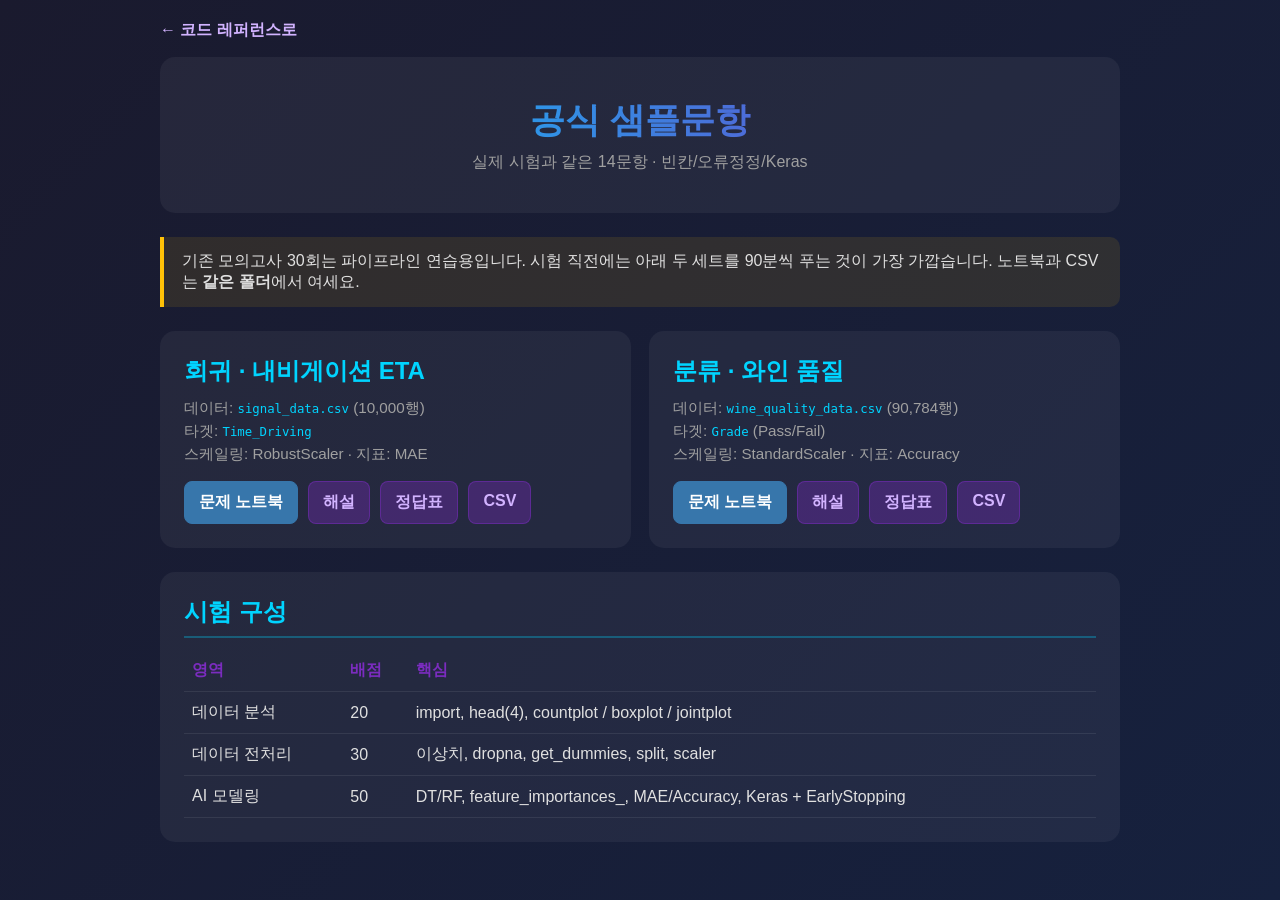
==== official_samples/index.html @ a73de958 "Add official AICE Associate sample exams for classification and regression Bring the KT sample paper" ====
<!DOCTYPE html>
<html lang="ko">
<head>
    <meta charset="UTF-8">
    <meta name="viewport" content="width=device-width, initial-scale=1.0">
    <title>AICE Associate 공식 샘플문항</title>
    <link rel="icon" href="../assets/gn-icon.svg" />
    <style>
        * { margin: 0; padding: 0; box-sizing: border-box; }
        body {
            font-family: 'Segoe UI', Tahoma, Geneva, Verdana, sans-serif;
            background: linear-gradient(135deg, #1a1a2e 0%, #16213e 100%);
            color: #e0e0e0;
            min-height: 100vh;
            padding: 20px;
        }
        .container { max-width: 960px; margin: 0 auto; }
        header {
            text-align: center;
            padding: 40px 20px;
            background: rgba(255, 255, 255, 0.05);
            border-radius: 15px;
            margin-bottom: 24px;
        }
        header h1 {
            font-size: 2.2em;
            background: linear-gradient(90deg, #00d4ff, #7b2cbf);
            -webkit-background-clip: text;
            -webkit-text-fill-color: transparent;
            margin-bottom: 8px;
        }
        header p { color: #a0a0a0; }
        .back {
            display: inline-block;
            margin-bottom: 16px;
            color: #d2b3ff;
            text-decoration: none;
            font-weight: 600;
        }
        .note {
            background: rgba(255, 193, 7, 0.1);
            border-left: 4px solid #ffc107;
            padding: 14px 18px;
            margin-bottom: 24px;
            border-radius: 0 10px 10px 0;
            color: #e0e0e0;
        }
        .grid {
            display: grid;
            grid-template-columns: 1fr 1fr;
            gap: 18px;
            margin-bottom: 24px;
        }
        .card {
            background: rgba(255, 255, 255, 0.05);
            border-radius: 15px;
            padding: 24px;
        }
        .card h2 { color: #00d4ff; margin-bottom: 10px; }
        .card .meta { color: #a0a0a0; font-size: 0.95em; margin-bottom: 16px; line-height: 1.5; }
        .links { display: flex; flex-wrap: wrap; gap: 10px; }
        .links a {
            display: inline-block;
            padding: 10px 14px;
            border-radius: 8px;
            text-decoration: none;
            font-weight: 600;
            background: rgba(123, 44, 191, 0.35);
            color: #d2b3ff;
            border: 1px solid rgba(123, 44, 191, 0.5);
        }
        .links a.primary {
            background: #3776ab;
            color: #fff;
            border-color: #3776ab;
        }
        .section {
            background: rgba(255, 255, 255, 0.05);
            border-radius: 15px;
            padding: 24px;
            margin-bottom: 20px;
        }
        .section h2 {
            color: #00d4ff;
            margin-bottom: 12px;
            padding-bottom: 8px;
            border-bottom: 2px solid rgba(0, 212, 255, 0.3);
        }
        table { width: 100%; border-collapse: collapse; }
        th, td { text-align: left; padding: 10px 8px; border-bottom: 1px solid rgba(255,255,255,0.08); }
        th { color: #7b2cbf; }
        code { color: #00d4ff; }
        @media (max-width: 768px) {
            .grid { grid-template-columns: 1fr; }
            header h1 { font-size: 1.6em; }
        }
    </style>
</head>
<body>
    <div class="container">
        <a class="back" href="../index.html">← 코드 레퍼런스로</a>
        <header>
            <h1>공식 샘플문항</h1>
            <p>실제 시험과 같은 14문항 · 빈칸/오류정정/Keras</p>
        </header>

        <div class="note">
            기존 모의고사 30회는 파이프라인 연습용입니다. 시험 직전에는 아래 두 세트를 90분씩 푸는 것이 가장 가깝습니다.
            노트북과 CSV는 <strong>같은 폴더</strong>에서 여세요.
        </div>

        <div class="grid">
            <div class="card">
                <h2>회귀 · 내비게이션 ETA</h2>
                <p class="meta">
                    데이터: <code>signal_data.csv</code> (10,000행)<br>
                    타겟: <code>Time_Driving</code><br>
                    스케일링: RobustScaler · 지표: MAE
                </p>
                <div class="links">
                    <a class="primary" href="regression/problem.ipynb">문제 노트북</a>
                    <a href="regression/solution.ipynb">해설</a>
                    <a href="regression/answer_key.md">정답표</a>
                    <a href="regression/signal_data.csv">CSV</a>
                </div>
            </div>
            <div class="card">
                <h2>분류 · 와인 품질</h2>
                <p class="meta">
                    데이터: <code>wine_quality_data.csv</code> (90,784행)<br>
                    타겟: <code>Grade</code> (Pass/Fail)<br>
                    스케일링: StandardScaler · 지표: Accuracy
                </p>
                <div class="links">
                    <a class="primary" href="classification/problem.ipynb">문제 노트북</a>
                    <a href="classification/solution.ipynb">해설</a>
                    <a href="classification/answer_key.md">정답표</a>
                    <a href="classification/wine_quality_data.csv">CSV</a>
                </div>
            </div>
        </div>

        <div class="section">
            <h2>시험 구성</h2>
            <table>
                <thead>
                    <tr><th>영역</th><th>배점</th><th>핵심</th></tr>
                </thead>
                <tbody>
                    <tr><td>데이터 분석</td><td>20</td><td>import, head(4), countplot / boxplot / jointplot</td></tr>
                    <tr><td>데이터 전처리</td><td>30</td><td>이상치, dropna, get_dummies, split, scaler</td></tr>
                    <tr><td>AI 모델링</td><td>50</td><td>DT/RF, feature_importances_, MAE/Accuracy, Keras + EarlyStopping</td></tr>
                </tbody>
            </table>
        </div>
    </div>
</body>
</html>
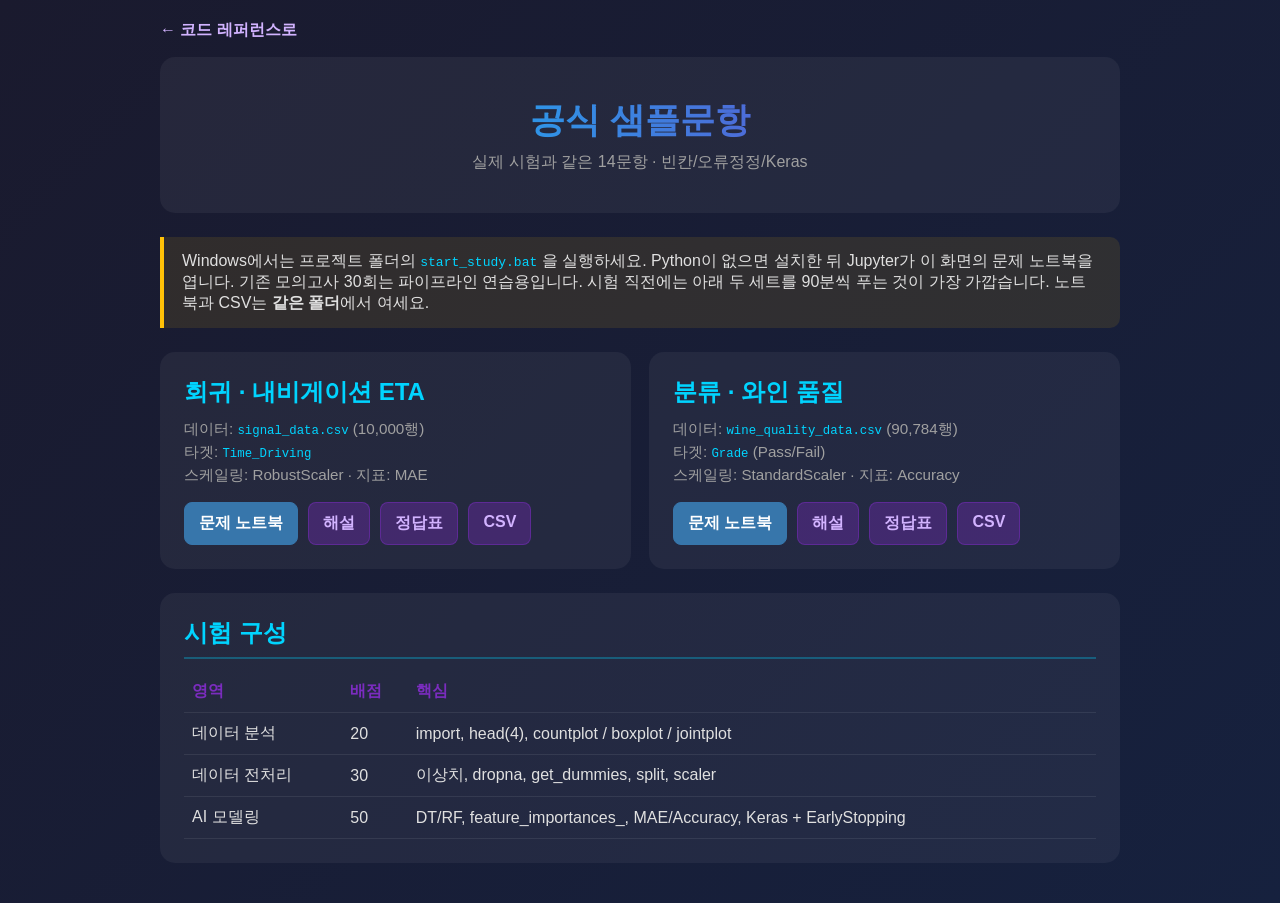
==== commit bfaa4298: "Note start_study.bat on official sample landing page Co-authored-by: gncorpseo-commits <gncorpseo-co" ====
--- a/official_samples/index.html
+++ b/official_samples/index.html
@@ -105,6 +105,8 @@
         </header>
 
         <div class="note">
+            Windows에서는 프로젝트 폴더의 <code>start_study.bat</code> 을 실행하세요.
+            Python이 없으면 설치한 뒤 Jupyter가 이 화면의 문제 노트북을 엽니다.
             기존 모의고사 30회는 파이프라인 연습용입니다. 시험 직전에는 아래 두 세트를 90분씩 푸는 것이 가장 가깝습니다.
             노트북과 CSV는 <strong>같은 폴더</strong>에서 여세요.
         </div>
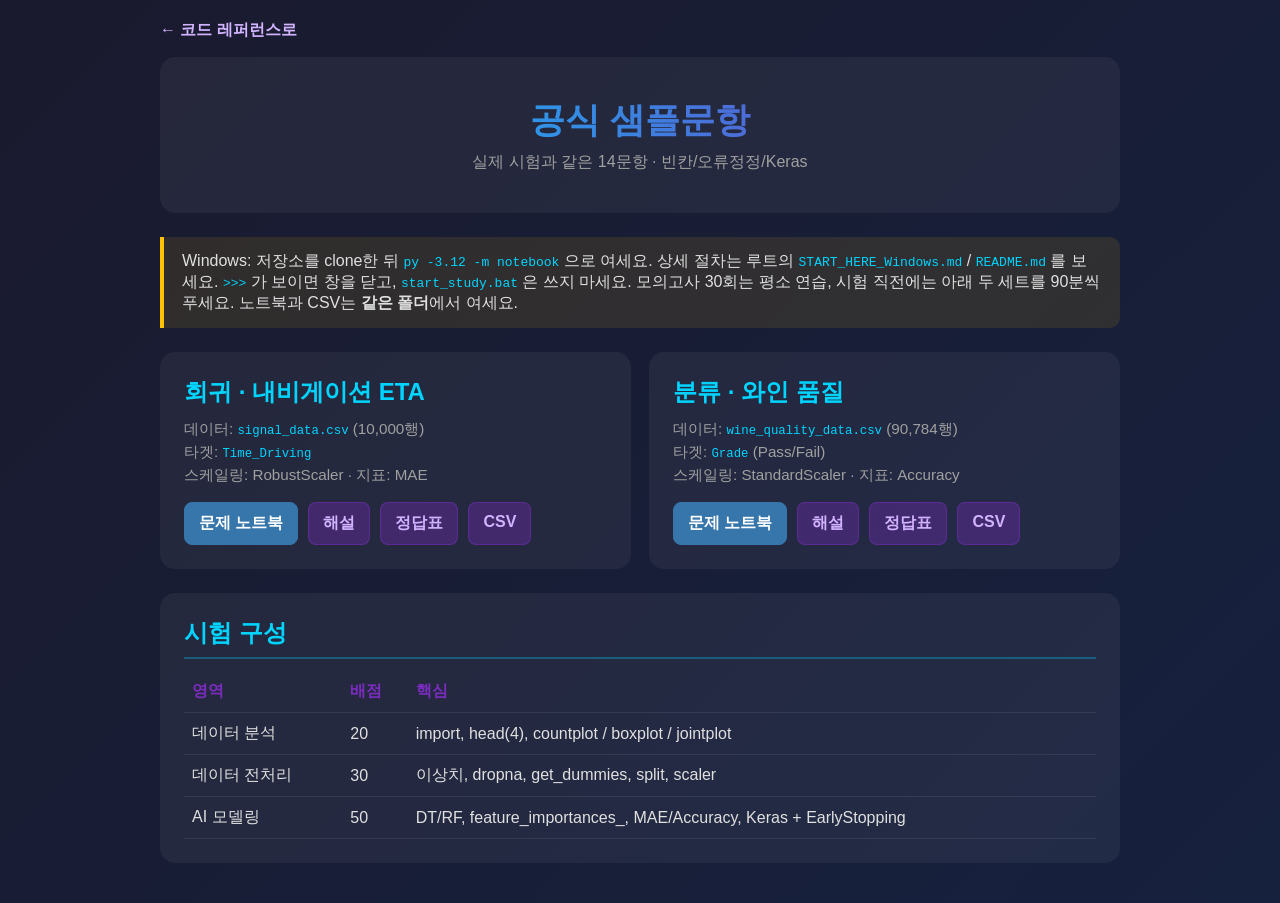
==== commit 2ae81b05: "Document how to run the project on a new Windows PC. Replace start_study.bat as the primary path wit" ====
--- a/official_samples/index.html
+++ b/official_samples/index.html
@@ -105,9 +105,10 @@
         </header>
 
         <div class="note">
-            Windows에서는 프로젝트 폴더의 <code>start_study.bat</code> 을 실행하세요.
-            Python이 없으면 설치한 뒤 Jupyter가 이 화면의 문제 노트북을 엽니다.
-            기존 모의고사 30회는 파이프라인 연습용입니다. 시험 직전에는 아래 두 세트를 90분씩 푸는 것이 가장 가깝습니다.
+            Windows: 저장소를 clone한 뒤 <code>py -3.12 -m notebook</code> 으로 여세요.
+            상세 절차는 루트의 <code>START_HERE_Windows.md</code> / <code>README.md</code> 를 보세요.
+            <code>&gt;&gt;&gt;</code> 가 보이면 창을 닫고, <code>start_study.bat</code> 은 쓰지 마세요.
+            모의고사 30회는 평소 연습, 시험 직전에는 아래 두 세트를 90분씩 푸세요.
             노트북과 CSV는 <strong>같은 폴더</strong>에서 여세요.
         </div>
 
